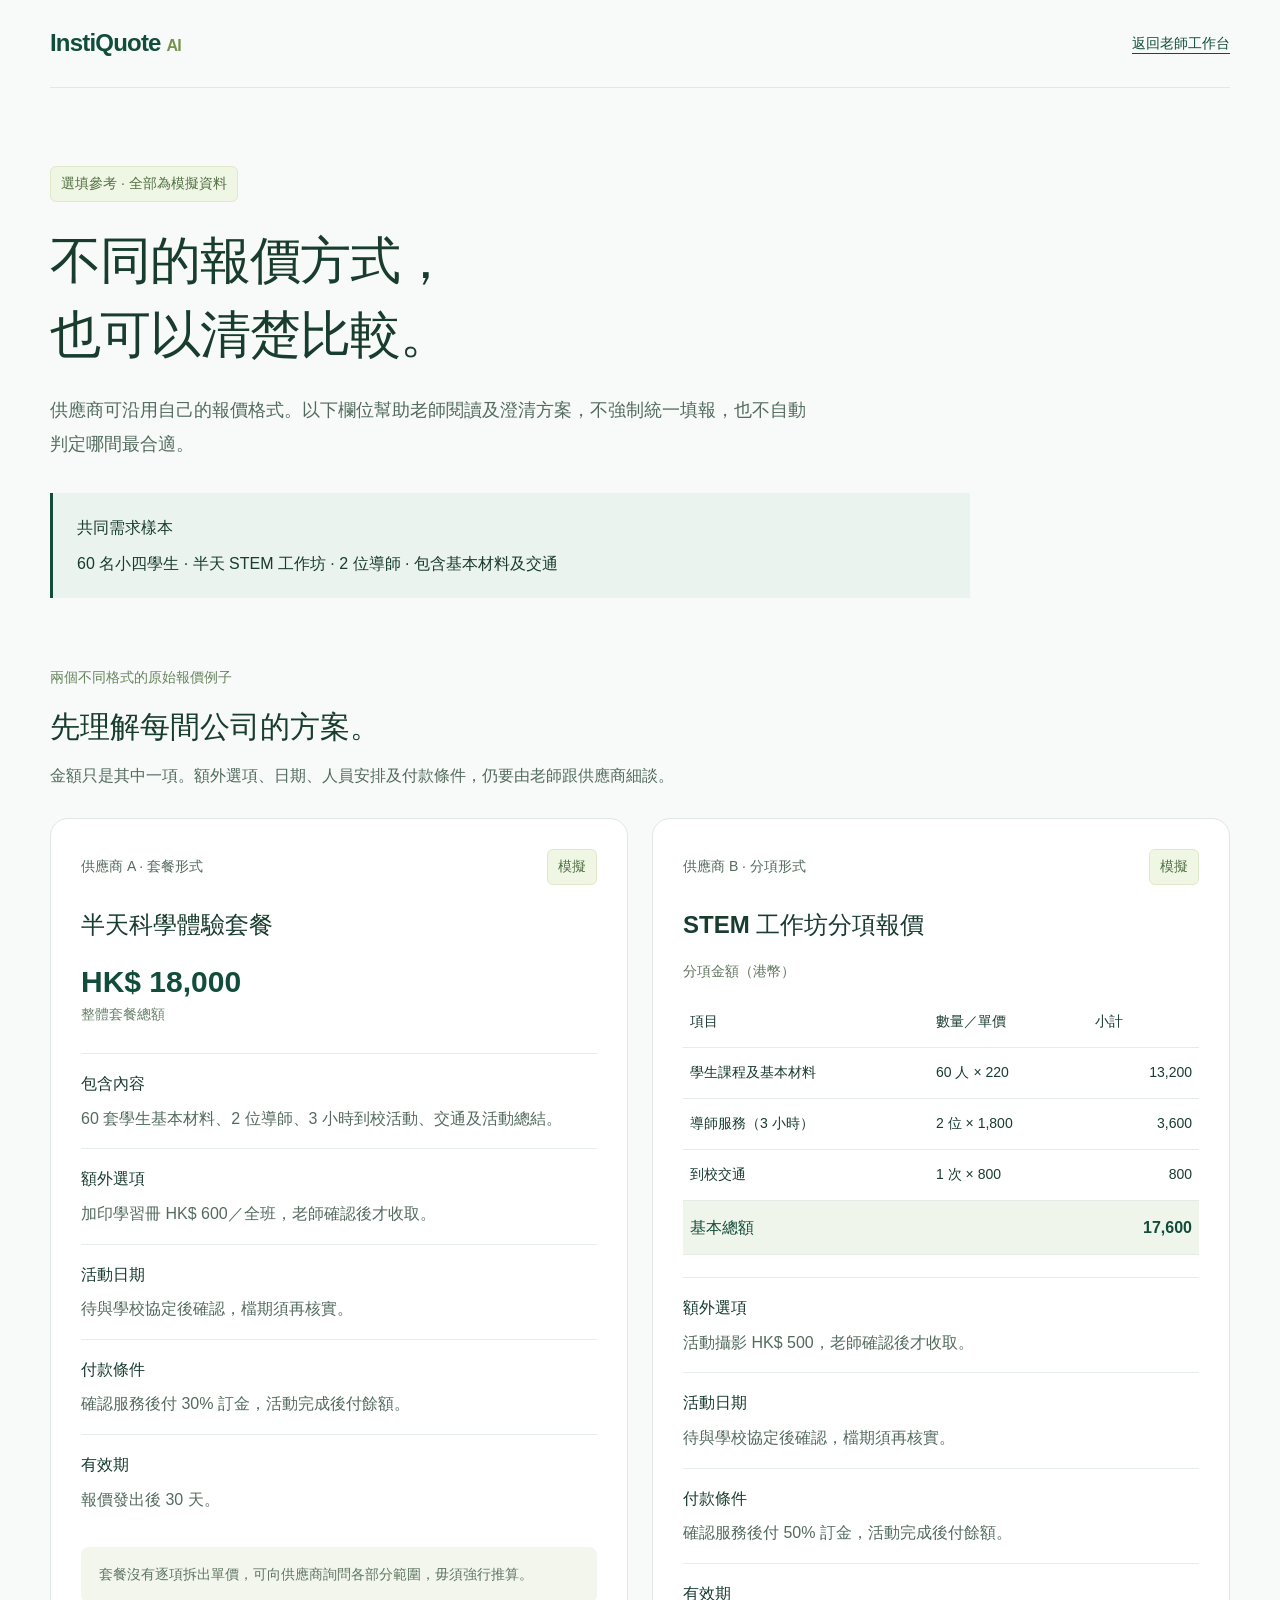
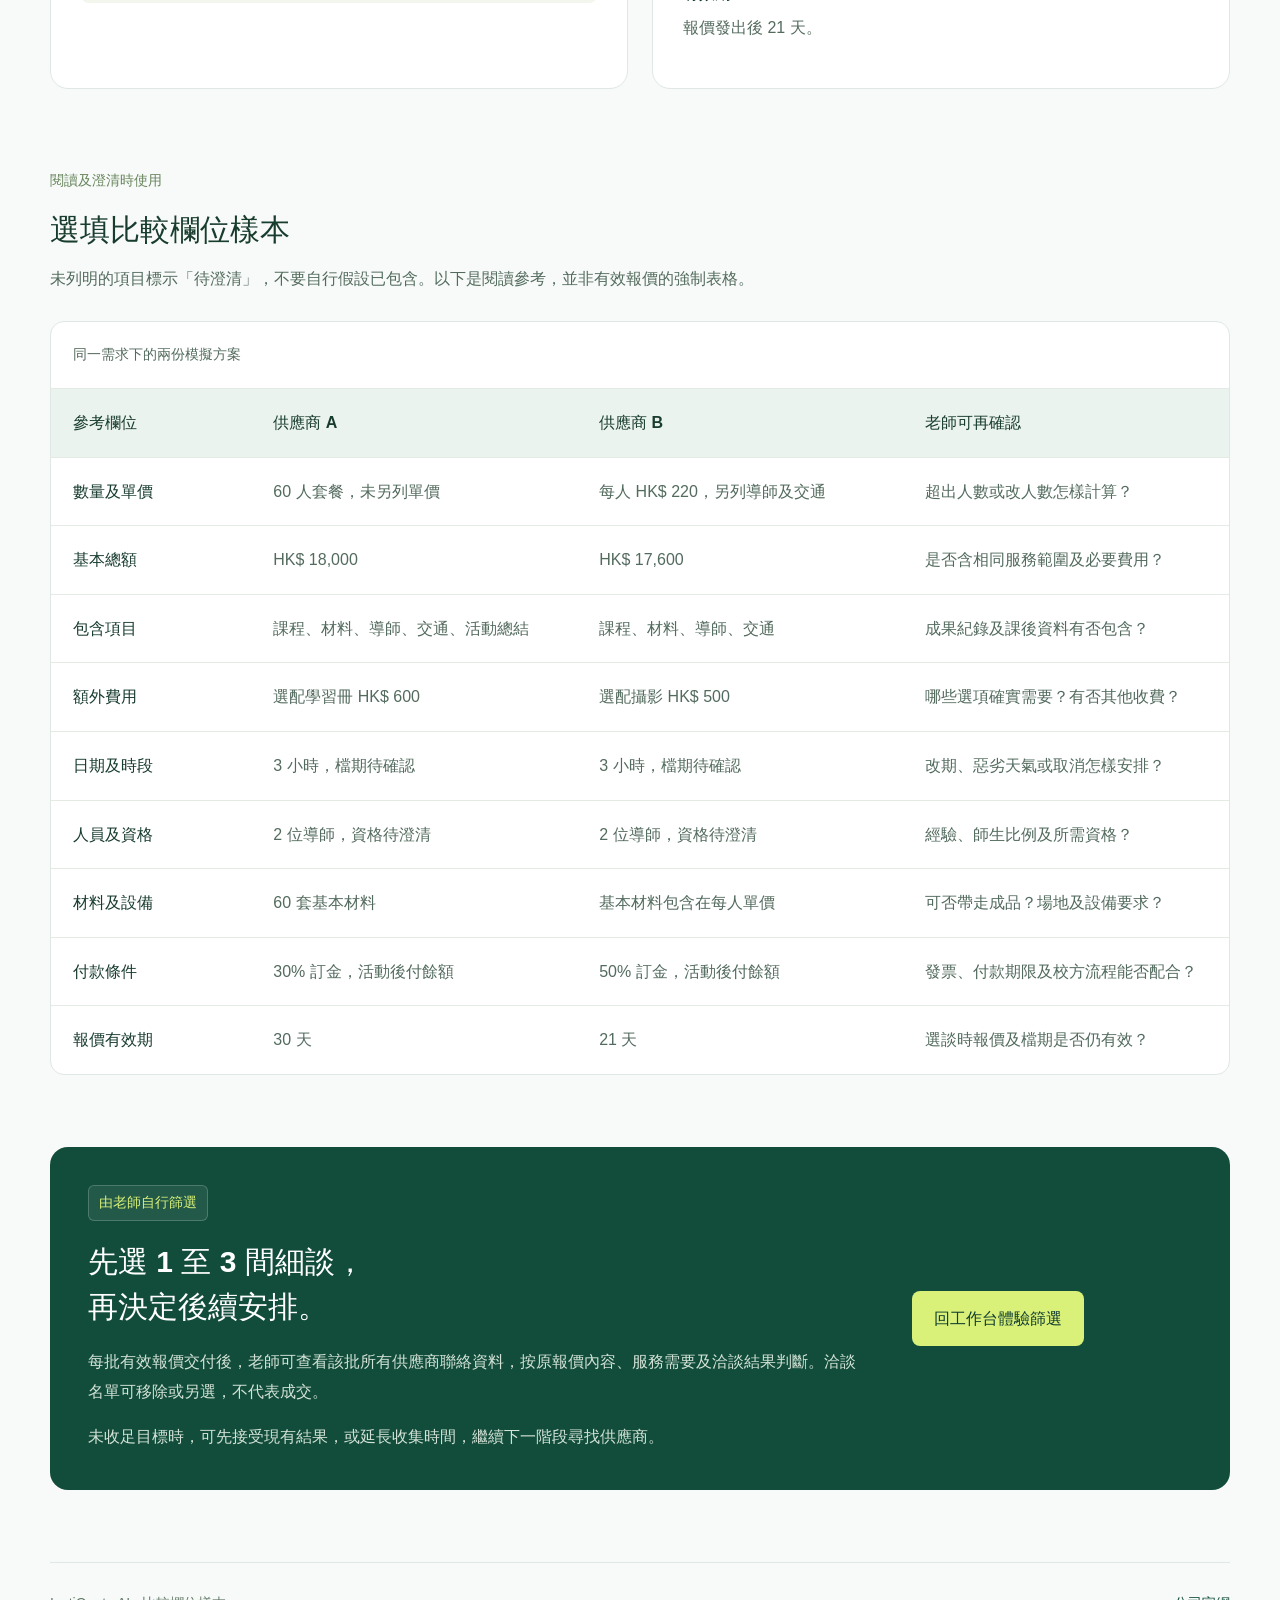
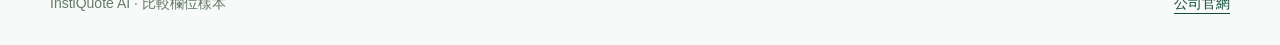
==== docs/quote-sample.html @ 1d6d0682 "Support staged valid quotation delivery, requirement revisions and supplier discussion shortlists" ====
<!doctype html>
<html lang="zh-Hant-HK">
<head>
  <meta charset="UTF-8">
  <meta name="viewport" content="width=device-width, initial-scale=1.0">
  <meta name="theme-color" content="#124d3b">
  <meta name="description" content="InstiQuote AI 報價比較欄位樣本：保留各公司的報價方式，以選填參考欄位協助老師自行篩選。">
  <title>報價比較欄位樣本 · InstiQuote AI</title>
  <link rel="stylesheet" href="./quote-sample.css?v=5">
</head>
<body>
  <header class="sample-header"><a class="sample-brand" href="./index.html">InstiQuote <span>AI</span></a><a href="./workspace.html?role=teacher">返回老師工作台</a></header>
  <main>
    <section class="sample-hero">
      <span class="sample-tag">選填參考 · 全部為模擬資料</span>
      <h1>不同的報價方式，<br>也可以清楚比較。</h1>
      <p>供應商可沿用自己的報價格式。以下欄位幫助老師閱讀及澄清方案，<strong>不強制統一填報，也不自動判定哪間最合適。</strong></p>
      <div class="scenario"><strong>共同需求樣本</strong><span>60 名小四學生 · 半天 STEM 工作坊 · 2 位導師 · 包含基本材料及交通</span></div>
    </section>
    <section aria-labelledby="examples-title">
      <div class="section-heading"><span>兩個不同格式的原始報價例子</span><h2 id="examples-title">先理解每間公司的方案。</h2><p>金額只是其中一項。額外選項、日期、人員安排及付款條件，仍要由老師跟供應商細談。</p></div>
      <div class="example-grid">
        <article class="example-card"><div class="card-top"><span>供應商 A · 套餐形式</span><span class="sample-tag">模擬</span></div><h3>半天科學體驗套餐</h3><p class="price">HK$ 18,000 <small>整體套餐總額</small></p><dl><div><dt>包含內容</dt><dd>60 套學生基本材料、2 位導師、3 小時到校活動、交通及活動總結。</dd></div><div><dt>額外選項</dt><dd>加印學習冊 HK$ 600／全班，老師確認後才收取。</dd></div><div><dt>活動日期</dt><dd>待與學校協定後確認，檔期須再核實。</dd></div><div><dt>付款條件</dt><dd>確認服務後付 30% 訂金，活動完成後付餘額。</dd></div><div><dt>有效期</dt><dd>報價發出後 30 天。</dd></div></dl><p class="example-note">套餐沒有逐項拆出單價，可向供應商詢問各部分範圍，毋須強行推算。</p></article>
        <article class="example-card"><div class="card-top"><span>供應商 B · 分項形式</span><span class="sample-tag">模擬</span></div><h3>STEM 工作坊分項報價</h3><table class="item-table"><caption>分項金額（港幣）</caption><thead><tr><th>項目</th><th>數量／單價</th><th>小計</th></tr></thead><tbody><tr><td>學生課程及基本材料</td><td>60 人 × 220</td><td>13,200</td></tr><tr><td>導師服務（3 小時）</td><td>2 位 × 1,800</td><td>3,600</td></tr><tr><td>到校交通</td><td>1 次 × 800</td><td>800</td></tr></tbody><tfoot><tr><th colspan="2">基本總額</th><td>17,600</td></tr></tfoot></table><dl><div><dt>額外選項</dt><dd>活動攝影 HK$ 500，老師確認後才收取。</dd></div><div><dt>活動日期</dt><dd>待與學校協定後確認，檔期須再核實。</dd></div><div><dt>付款條件</dt><dd>確認服務後付 50% 訂金，活動完成後付餘額。</dd></div><div><dt>有效期</dt><dd>報價發出後 21 天。</dd></div></dl></article>
      </div>
    </section>
    <section class="comparison-section" aria-labelledby="fields-title"><div class="section-heading"><span>閱讀及澄清時使用</span><h2 id="fields-title">選填比較欄位樣本</h2><p>未列明的項目標示「待澄清」，不要自行假設已包含。以下是閱讀參考，並非有效報價的強制表格。</p></div><div class="table-scroll" role="region" aria-label="可橫向捲動的比較欄位表" tabindex="0"><table class="comparison-table"><caption>同一需求下的兩份模擬方案</caption><thead><tr><th>參考欄位</th><th>供應商 A</th><th>供應商 B</th><th>老師可再確認</th></tr></thead><tbody><tr><th>數量及單價</th><td>60 人套餐，未另列單價</td><td>每人 HK$ 220，另列導師及交通</td><td>超出人數或改人數怎樣計算？</td></tr><tr><th>基本總額</th><td>HK$ 18,000</td><td>HK$ 17,600</td><td>是否含相同服務範圍及必要費用？</td></tr><tr><th>包含項目</th><td>課程、材料、導師、交通、活動總結</td><td>課程、材料、導師、交通</td><td>成果紀錄及課後資料有否包含？</td></tr><tr><th>額外費用</th><td>選配學習冊 HK$ 600</td><td>選配攝影 HK$ 500</td><td>哪些選項確實需要？有否其他收費？</td></tr><tr><th>日期及時段</th><td>3 小時，檔期待確認</td><td>3 小時，檔期待確認</td><td>改期、惡劣天氣或取消怎樣安排？</td></tr><tr><th>人員及資格</th><td>2 位導師，資格待澄清</td><td>2 位導師，資格待澄清</td><td>經驗、師生比例及所需資格？</td></tr><tr><th>材料及設備</th><td>60 套基本材料</td><td>基本材料包含在每人單價</td><td>可否帶走成品？場地及設備要求？</td></tr><tr><th>付款條件</th><td>30% 訂金，活動後付餘額</td><td>50% 訂金，活動後付餘額</td><td>發票、付款期限及校方流程能否配合？</td></tr><tr><th>報價有效期</th><td>30 天</td><td>21 天</td><td>選談時報價及檔期是否仍有效？</td></tr></tbody></table></div></section>
    <section class="teacher-choice" aria-labelledby="choice-title"><div><span class="sample-tag">由老師自行篩選</span><h2 id="choice-title">先選 1 至 3 間細談，<br>再決定後續安排。</h2><p>每批有效報價交付後，老師可查看該批所有供應商聯絡資料，按原報價內容、服務需要及洽談結果判斷。洽談名單可移除或另選，不代表成交。</p><p>未收足目標時，可先接受現有結果，或延長收集時間，繼續下一階段尋找供應商。</p></div><a class="sample-button" href="./workspace.html?role=teacher">回工作台體驗篩選</a></section>
  </main>
  <footer><span>InstiQuote AI · 比較欄位樣本</span><a href="./index.html">公司官網</a></footer>
</body>
</html>
---- docs/quote-sample.css ----
:root{font-family:"Segoe UI","PingFang TC","Microsoft JhengHei",sans-serif;color:#183c2e;background:#f7faf8;font-synthesis:none;font-size:16px}*{box-sizing:border-box}body{margin:0;line-height:1.85}a{color:#124d3b;text-decoration-thickness:1px;text-underline-offset:5px}a:focus-visible,[tabindex]:focus-visible{outline:3px solid #90b761;outline-offset:5px}h1,h2,h3,p{margin-top:0}.sample-header,main,footer{width:min(1180px,calc(100% - 64px));margin:auto}.sample-header{display:flex;align-items:center;justify-content:space-between;gap:20px;min-height:88px;border-bottom:1px solid #dfe8e2}.sample-brand{font-weight:750;font-size:24px;text-decoration:none;letter-spacing:-.8px}.sample-brand span{font-size:16px;color:#73934e}.sample-header>a:last-child{font-size:14px}.sample-hero{padding:78px 0 64px;max-width:920px}.sample-tag{display:inline-block;color:#527146;background:#eff6e4;border:1px solid #dfe9c9;border-radius:6px;padding:4px 10px;font-size:14px}.sample-hero h1{font-size:clamp(34px,4vw,52px);line-height:1.45;letter-spacing:-1px;margin:22px 0}.sample-hero p{max-width:770px;color:#536b5e;font-size:18px}.scenario{display:grid;gap:6px;background:#eaf3ed;border-left:3px solid #124d3b;padding:20px 24px;margin-top:32px;font-size:16px}.section-heading{margin-bottom:28px}.section-heading>span{font-size:14px;color:#68855d}.section-heading h2{font-size:30px;line-height:1.5;margin:12px 0}.section-heading p{color:#536b5e;margin:0;max-width:820px}.example-grid{display:grid;grid-template-columns:repeat(2,minmax(0,1fr));gap:24px}.example-card{border:1px solid #dfe8e2;border-radius:18px;background:#fff;padding:30px}.card-top{display:flex;align-items:center;justify-content:space-between;gap:15px;font-size:14px;color:#536b5e;margin-bottom:22px}.example-card h3{font-size:24px;line-height:1.5;margin-bottom:16px}.price{font-size:30px;font-weight:700;color:#124d3b;line-height:1.5;margin-bottom:28px}.price small{display:block;font-size:14px;color:#68806b;font-weight:400}dl{margin:22px 0 0}dl>div{border-top:1px solid #e6ece7;padding:15px 0}dt{font-weight:650;font-size:16px;margin-bottom:5px}dd{margin:0;color:#536b5e;font-size:16px}.example-note{font-size:14px;color:#607661;background:#f2f6ed;border-radius:8px;padding:15px 18px;margin-top:18px;margin-bottom:0}table{width:100%;border-collapse:collapse;text-align:left}caption{text-align:left;font-size:14px;color:#607661;padding-bottom:12px}.item-table{font-size:14px}.item-table th,.item-table td{padding:12px 7px;border-bottom:1px solid #e5ece6;vertical-align:top}.item-table th{font-weight:650}.item-table td:last-child{text-align:right;white-space:nowrap}.item-table tfoot{color:#124d3b;background:#eff5eb;font-size:16px;font-weight:700}.comparison-section{margin-top:76px}.table-scroll{overflow-x:auto;border:1px solid #dfe8e2;border-radius:14px;background:#fff}.comparison-table{min-width:760px;font-size:16px}.comparison-table caption{padding:20px 22px;color:#536b5e}.comparison-table th,.comparison-table td{padding:19px 22px;border-top:1px solid #e4ebe5;vertical-align:top}.comparison-table thead{background:#eaf3ed}.comparison-table tbody th{width:17%;font-weight:650}.comparison-table td{width:27.66%;color:#536b5e}.teacher-choice{margin:72px 0;padding:38px;background:#124d3b;border-radius:18px;color:white;display:flex;align-items:center;gap:44px}.teacher-choice h2{font-size:30px;line-height:1.5;margin:18px 0}.teacher-choice p{color:#d3e2d7;max-width:780px}.teacher-choice p:last-child{margin-bottom:0}.teacher-choice .sample-tag{background:#ffffff12;color:#d9f079;border-color:#ffffff33}.sample-button{display:inline-flex;align-items:center;justify-content:center;min-height:50px;background:#d9f079;color:#103d30;padding:13px 22px;font-size:16px;font-weight:650;border-radius:8px;text-decoration:none;white-space:nowrap}footer{padding:28px 0;border-top:1px solid #dfe8e2;display:flex;justify-content:space-between;gap:20px;font-size:14px;color:#637a69}@media(max-width:760px){.sample-header,main,footer{width:calc(100% - 36px)}.sample-header{min-height:74px}.sample-brand{font-size:21px}.sample-header>a:last-child{font-size:14px}.sample-hero{padding:45px 0}.sample-hero p{font-size:16px}.sample-hero h1{font-size:34px}.scenario{padding:18px}.example-grid{grid-template-columns:1fr}.example-card{padding:23px}.section-heading h2{font-size:26px}.comparison-section{margin-top:48px}.teacher-choice{margin:48px 0;padding:27px 23px;display:block}.teacher-choice h2{font-size:26px}.sample-button{margin-top:24px;white-space:normal}.card-top{flex-wrap:wrap}footer{flex-wrap:wrap}.item-table th,.item-table td{padding:10px 4px}}@media(prefers-reduced-motion:reduce){html{scroll-behavior:auto}}
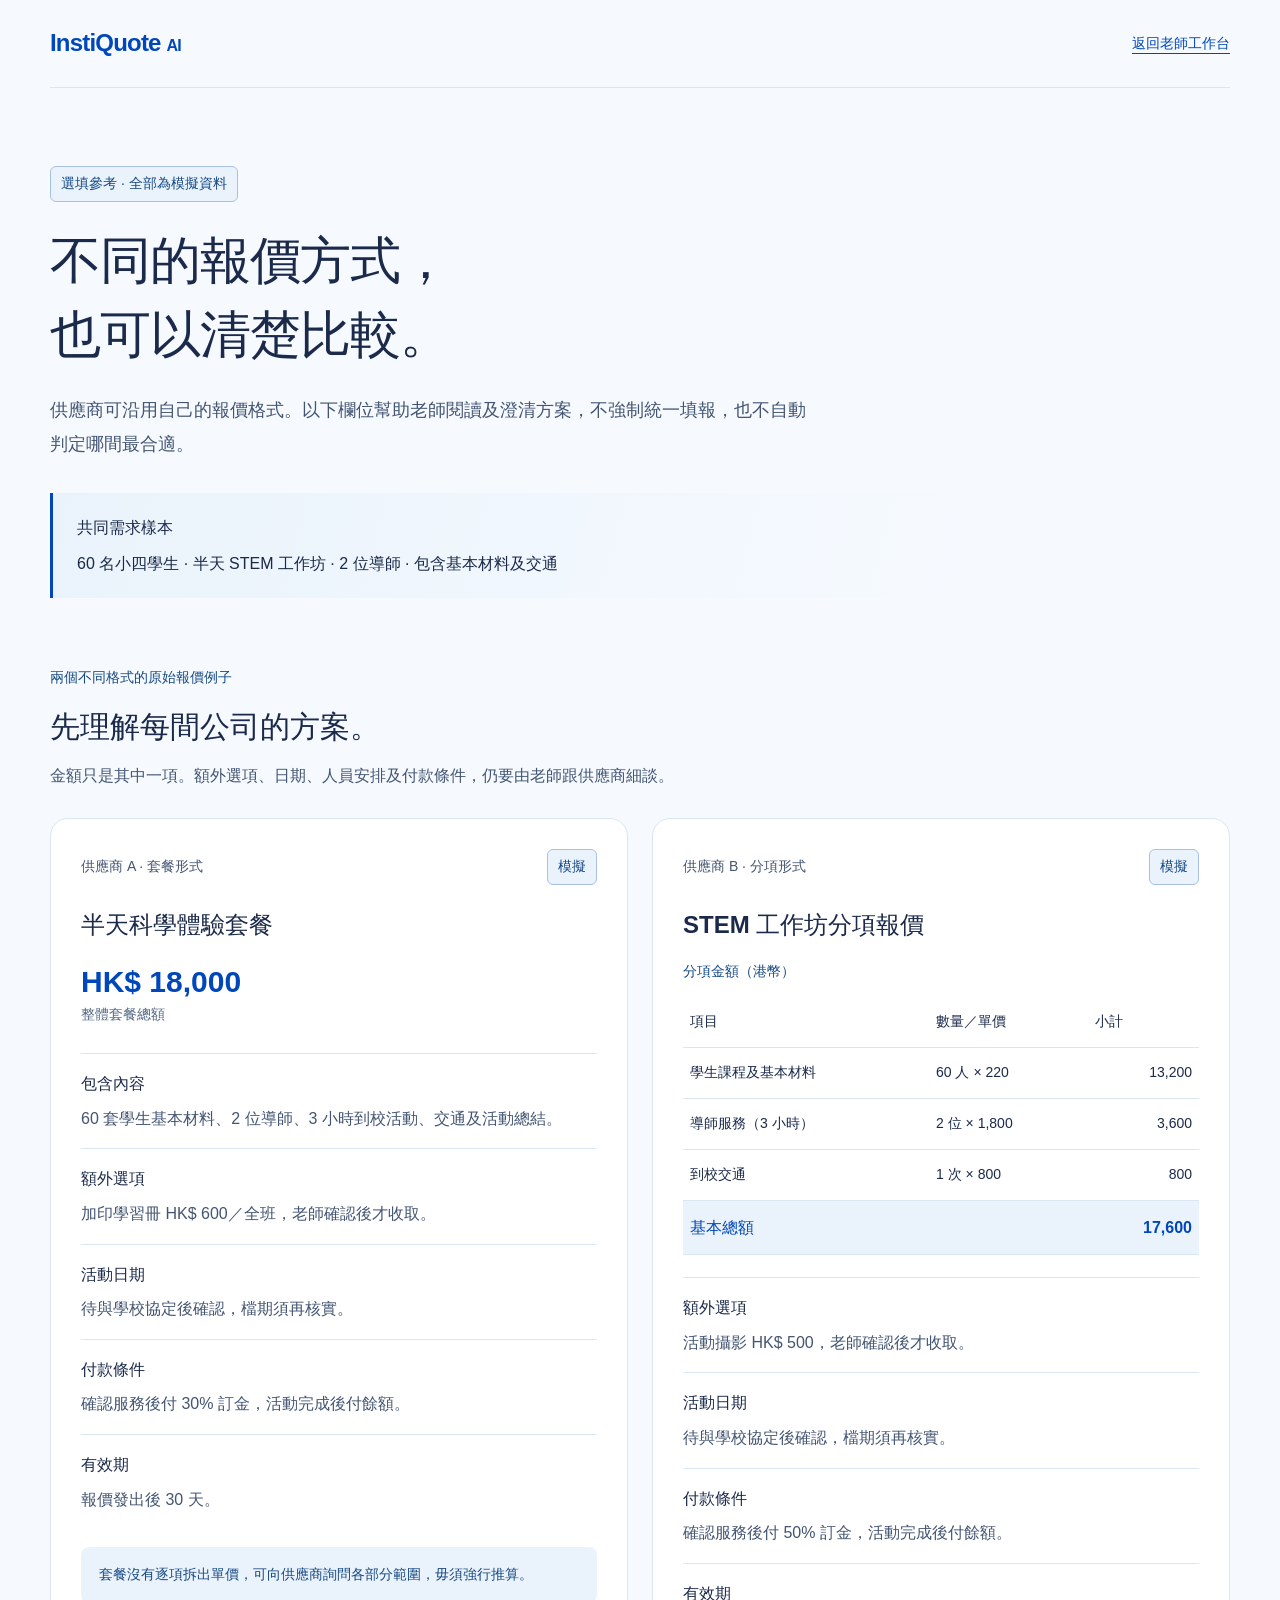
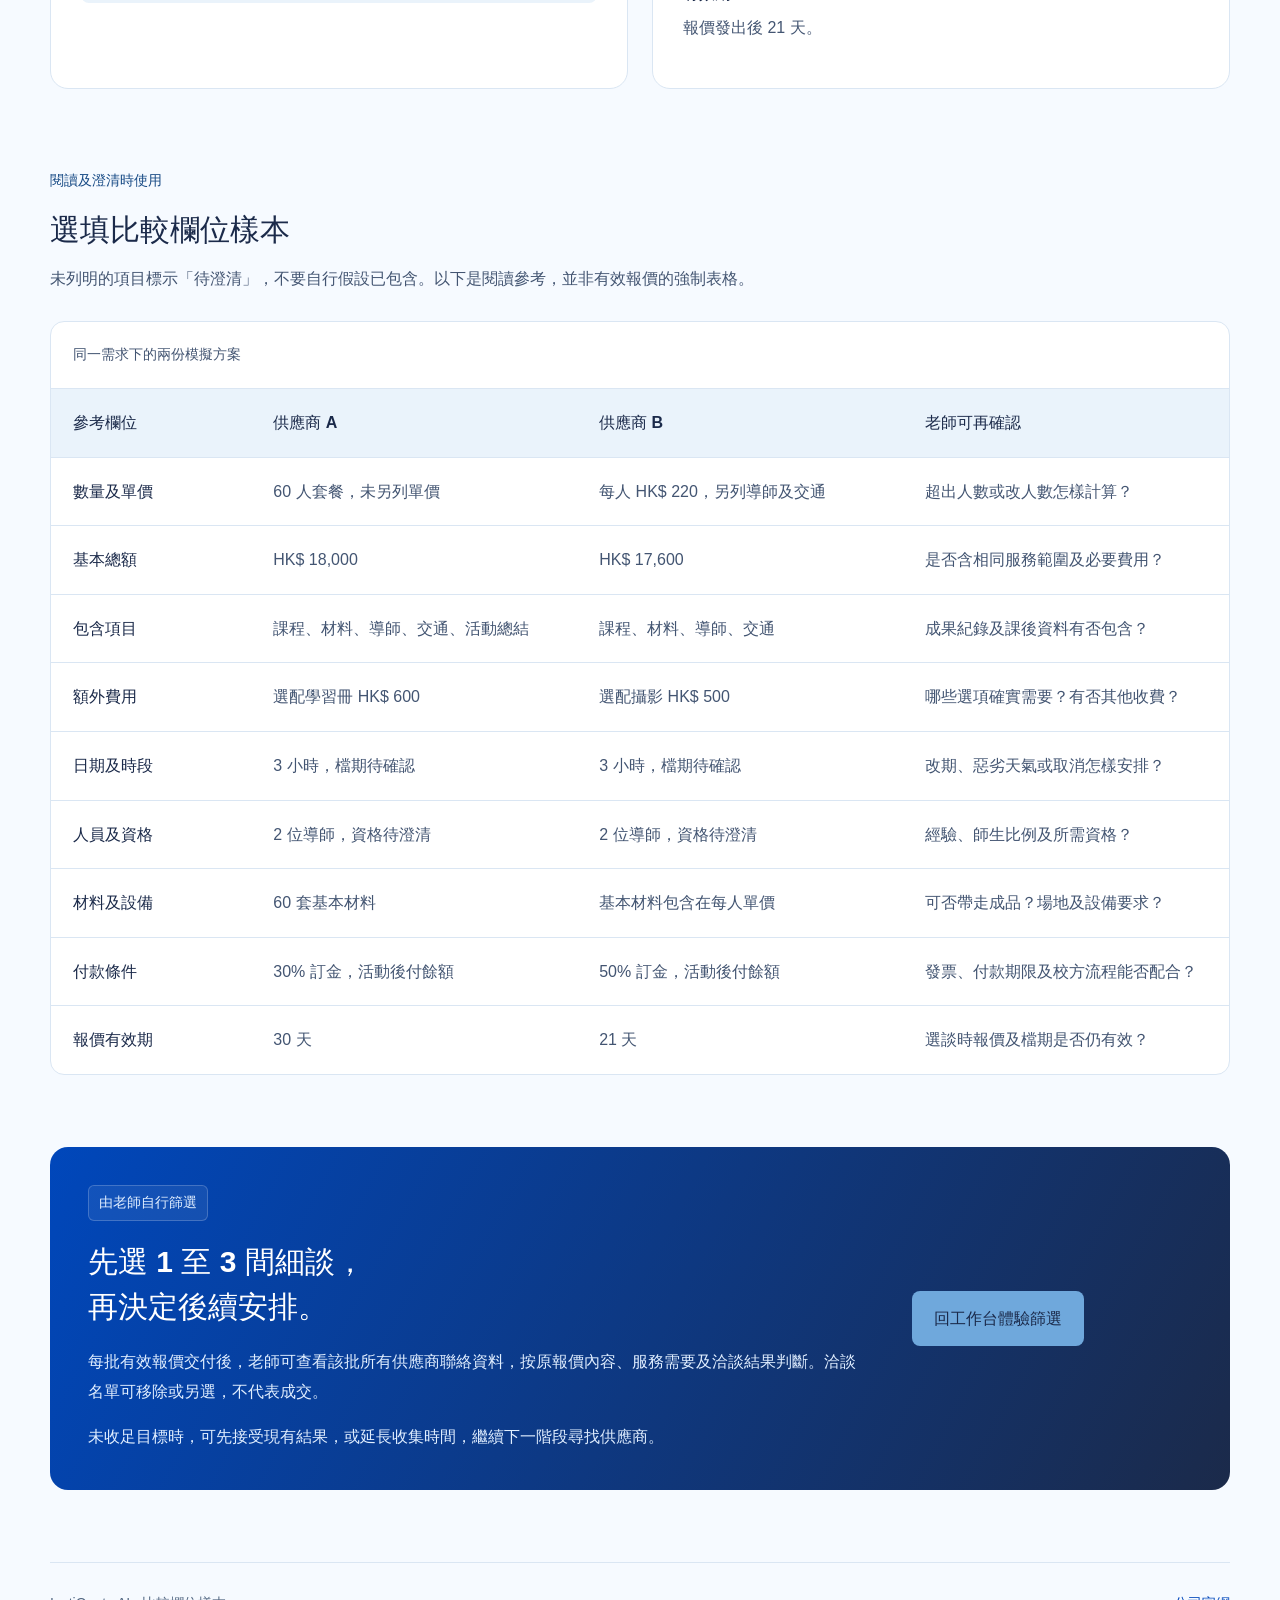
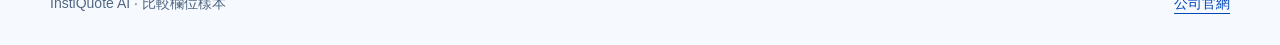
==== commit 10d14a9f: "Apply Pantone-inspired blue palette across InstiQuote" ====
--- a/docs/quote-sample.html
+++ b/docs/quote-sample.html
@@ -3,10 +3,10 @@
 <head>
   <meta charset="UTF-8">
   <meta name="viewport" content="width=device-width, initial-scale=1.0">
-  <meta name="theme-color" content="#124d3b">
+  <meta name="theme-color" content="#0047BB">
   <meta name="description" content="InstiQuote AI 報價比較欄位樣本：保留各公司的報價方式，以選填參考欄位協助老師自行篩選。">
   <title>報價比較欄位樣本 · InstiQuote AI</title>
-  <link rel="stylesheet" href="./quote-sample.css?v=5">
+  <link rel="stylesheet" href="./quote-sample.css?v=6">
 </head>
 <body>
   <header class="sample-header"><a class="sample-brand" href="./index.html">InstiQuote <span>AI</span></a><a href="./workspace.html?role=teacher">返回老師工作台</a></header>
--- a/docs/quote-sample.css
+++ b/docs/quote-sample.css
@@ -1 +1,16 @@
-:root{font-family:"Segoe UI","PingFang TC","Microsoft JhengHei",sans-serif;color:#183c2e;background:#f7faf8;font-synthesis:none;font-size:16px}*{box-sizing:border-box}body{margin:0;line-height:1.85}a{color:#124d3b;text-decoration-thickness:1px;text-underline-offset:5px}a:focus-visible,[tabindex]:focus-visible{outline:3px solid #90b761;outline-offset:5px}h1,h2,h3,p{margin-top:0}.sample-header,main,footer{width:min(1180px,calc(100% - 64px));margin:auto}.sample-header{display:flex;align-items:center;justify-content:space-between;gap:20px;min-height:88px;border-bottom:1px solid #dfe8e2}.sample-brand{font-weight:750;font-size:24px;text-decoration:none;letter-spacing:-.8px}.sample-brand span{font-size:16px;color:#73934e}.sample-header>a:last-child{font-size:14px}.sample-hero{padding:78px 0 64px;max-width:920px}.sample-tag{display:inline-block;color:#527146;background:#eff6e4;border:1px solid #dfe9c9;border-radius:6px;padding:4px 10px;font-size:14px}.sample-hero h1{font-size:clamp(34px,4vw,52px);line-height:1.45;letter-spacing:-1px;margin:22px 0}.sample-hero p{max-width:770px;color:#536b5e;font-size:18px}.scenario{display:grid;gap:6px;background:#eaf3ed;border-left:3px solid #124d3b;padding:20px 24px;margin-top:32px;font-size:16px}.section-heading{margin-bottom:28px}.section-heading>span{font-size:14px;color:#68855d}.section-heading h2{font-size:30px;line-height:1.5;margin:12px 0}.section-heading p{color:#536b5e;margin:0;max-width:820px}.example-grid{display:grid;grid-template-columns:repeat(2,minmax(0,1fr));gap:24px}.example-card{border:1px solid #dfe8e2;border-radius:18px;background:#fff;padding:30px}.card-top{display:flex;align-items:center;justify-content:space-between;gap:15px;font-size:14px;color:#536b5e;margin-bottom:22px}.example-card h3{font-size:24px;line-height:1.5;margin-bottom:16px}.price{font-size:30px;font-weight:700;color:#124d3b;line-height:1.5;margin-bottom:28px}.price small{display:block;font-size:14px;color:#68806b;font-weight:400}dl{margin:22px 0 0}dl>div{border-top:1px solid #e6ece7;padding:15px 0}dt{font-weight:650;font-size:16px;margin-bottom:5px}dd{margin:0;color:#536b5e;font-size:16px}.example-note{font-size:14px;color:#607661;background:#f2f6ed;border-radius:8px;padding:15px 18px;margin-top:18px;margin-bottom:0}table{width:100%;border-collapse:collapse;text-align:left}caption{text-align:left;font-size:14px;color:#607661;padding-bottom:12px}.item-table{font-size:14px}.item-table th,.item-table td{padding:12px 7px;border-bottom:1px solid #e5ece6;vertical-align:top}.item-table th{font-weight:650}.item-table td:last-child{text-align:right;white-space:nowrap}.item-table tfoot{color:#124d3b;background:#eff5eb;font-size:16px;font-weight:700}.comparison-section{margin-top:76px}.table-scroll{overflow-x:auto;border:1px solid #dfe8e2;border-radius:14px;background:#fff}.comparison-table{min-width:760px;font-size:16px}.comparison-table caption{padding:20px 22px;color:#536b5e}.comparison-table th,.comparison-table td{padding:19px 22px;border-top:1px solid #e4ebe5;vertical-align:top}.comparison-table thead{background:#eaf3ed}.comparison-table tbody th{width:17%;font-weight:650}.comparison-table td{width:27.66%;color:#536b5e}.teacher-choice{margin:72px 0;padding:38px;background:#124d3b;border-radius:18px;color:white;display:flex;align-items:center;gap:44px}.teacher-choice h2{font-size:30px;line-height:1.5;margin:18px 0}.teacher-choice p{color:#d3e2d7;max-width:780px}.teacher-choice p:last-child{margin-bottom:0}.teacher-choice .sample-tag{background:#ffffff12;color:#d9f079;border-color:#ffffff33}.sample-button{display:inline-flex;align-items:center;justify-content:center;min-height:50px;background:#d9f079;color:#103d30;padding:13px 22px;font-size:16px;font-weight:650;border-radius:8px;text-decoration:none;white-space:nowrap}footer{padding:28px 0;border-top:1px solid #dfe8e2;display:flex;justify-content:space-between;gap:20px;font-size:14px;color:#637a69}@media(max-width:760px){.sample-header,main,footer{width:calc(100% - 36px)}.sample-header{min-height:74px}.sample-brand{font-size:21px}.sample-header>a:last-child{font-size:14px}.sample-hero{padding:45px 0}.sample-hero p{font-size:16px}.sample-hero h1{font-size:34px}.scenario{padding:18px}.example-grid{grid-template-columns:1fr}.example-card{padding:23px}.section-heading h2{font-size:26px}.comparison-section{margin-top:48px}.teacher-choice{margin:48px 0;padding:27px 23px;display:block}.teacher-choice h2{font-size:26px}.sample-button{margin-top:24px;white-space:normal}.card-top{flex-wrap:wrap}footer{flex-wrap:wrap}.item-table th,.item-table td{padding:10px 4px}}@media(prefers-reduced-motion:reduce){html{scroll-behavior:auto}}
+:root {
+  --primary: #0047BB;
+  --blue-light: #6FA8DC;
+  --blue-label: #174A85;
+  --blue-tint: #EAF3FB;
+  --blue-border-strong: #A7C0E3;
+  --ink: #1B2A4A;
+  --body: #435572;
+  --muted: #526782;
+  --line: #DAE6F3;
+  --canvas: #F6FAFF;
+  --focus-ring: var(--primary);
+  font-family:"Segoe UI","PingFang TC","Microsoft JhengHei",sans-serif;color:var(--ink);background:var(--canvas);font-synthesis:none;font-size:16px
+}
+
+*{box-sizing:border-box}body{margin:0;line-height:1.85}a{color:var(--primary);text-decoration-thickness:1px;text-underline-offset:5px}a:focus-visible,[tabindex]:focus-visible{outline:3px solid var(--focus-ring);outline-offset:5px}h1,h2,h3,p{margin-top:0}.sample-header,main,footer{width:min(1180px,calc(100% - 64px));margin:auto}.sample-header{display:flex;align-items:center;justify-content:space-between;gap:20px;min-height:88px;border-bottom:1px solid var(--line)}.sample-brand{font-weight:750;font-size:24px;text-decoration:none;letter-spacing:-.8px}.sample-brand span{font-size:16px;color:var(--primary)}.sample-header>a:last-child{font-size:14px}.sample-hero{padding:78px 0 64px;max-width:920px}.sample-tag{display:inline-block;color:var(--blue-label);background:var(--blue-tint);border:1px solid var(--blue-border-strong);border-radius:6px;padding:4px 10px;font-size:14px}.sample-hero h1{font-size:clamp(34px,4vw,52px);line-height:1.45;letter-spacing:-1px;margin:22px 0}.sample-hero p{max-width:770px;color:var(--body);font-size:18px}.scenario{display:grid;gap:6px;background:linear-gradient(105deg,var(--blue-tint),var(--canvas));border-left:3px solid var(--primary);padding:20px 24px;margin-top:32px;font-size:16px}.section-heading{margin-bottom:28px}.section-heading>span{font-size:14px;color:var(--blue-label)}.section-heading h2{font-size:30px;line-height:1.5;margin:12px 0}.section-heading p{color:var(--body);margin:0;max-width:820px}.example-grid{display:grid;grid-template-columns:repeat(2,minmax(0,1fr));gap:24px}.example-card{border:1px solid var(--line);border-radius:18px;background:#fff;padding:30px}.card-top{display:flex;align-items:center;justify-content:space-between;gap:15px;font-size:14px;color:var(--body);margin-bottom:22px}.example-card h3{font-size:24px;line-height:1.5;margin-bottom:16px}.price{font-size:30px;font-weight:700;color:var(--primary);line-height:1.5;margin-bottom:28px}.price small{display:block;font-size:14px;color:var(--muted);font-weight:400}dl{margin:22px 0 0}dl>div{border-top:1px solid var(--line);padding:15px 0}dt{font-weight:650;font-size:16px;margin-bottom:5px}dd{margin:0;color:var(--body);font-size:16px}.example-note{font-size:14px;color:var(--blue-label);background:var(--blue-tint);border-radius:8px;padding:15px 18px;margin-top:18px;margin-bottom:0}table{width:100%;border-collapse:collapse;text-align:left}caption{text-align:left;font-size:14px;color:var(--blue-label);padding-bottom:12px}.item-table{font-size:14px}.item-table th,.item-table td{padding:12px 7px;border-bottom:1px solid var(--line);vertical-align:top}.item-table th{font-weight:650}.item-table td:last-child{text-align:right;white-space:nowrap}.item-table tfoot{color:var(--primary);background:var(--blue-tint);font-size:16px;font-weight:700}.comparison-section{margin-top:76px}.table-scroll{overflow-x:auto;border:1px solid var(--line);border-radius:14px;background:#fff}.comparison-table{min-width:760px;font-size:16px}.comparison-table caption{padding:20px 22px;color:var(--body)}.comparison-table th,.comparison-table td{padding:19px 22px;border-top:1px solid var(--line);vertical-align:top}.comparison-table thead{background:var(--blue-tint)}.comparison-table tbody th{width:17%;font-weight:650}.comparison-table td{width:27.66%;color:var(--body)}.teacher-choice{margin:72px 0;padding:38px;background:linear-gradient(118deg,var(--primary),var(--ink));border-radius:18px;color:white;display:flex;align-items:center;gap:44px}.teacher-choice h2{font-size:30px;line-height:1.5;margin:18px 0}.teacher-choice p{color:#E0EEFF;max-width:780px}.teacher-choice p:last-child{margin-bottom:0}.teacher-choice .sample-tag{background:#ffffff12;color:#E0EEFF;border-color:#ffffff33}.teacher-choice :focus-visible{outline-color:white}.sample-button{display:inline-flex;align-items:center;justify-content:center;min-height:50px;background:var(--blue-light);color:var(--ink);padding:13px 22px;font-size:16px;font-weight:650;border-radius:8px;text-decoration:none;white-space:nowrap}footer{padding:28px 0;border-top:1px solid var(--line);display:flex;justify-content:space-between;gap:20px;font-size:14px;color:var(--muted)}@media(max-width:760px){.sample-header,main,footer{width:calc(100% - 36px)}.sample-header{min-height:74px}.sample-brand{font-size:21px}.sample-header>a:last-child{font-size:14px}.sample-hero{padding:45px 0}.sample-hero p{font-size:16px}.sample-hero h1{font-size:34px}.scenario{padding:18px}.example-grid{grid-template-columns:1fr}.example-card{padding:23px}.section-heading h2{font-size:26px}.comparison-section{margin-top:48px}.teacher-choice{margin:48px 0;padding:27px 23px;display:block}.teacher-choice h2{font-size:26px}.sample-button{margin-top:24px;white-space:normal}.card-top{flex-wrap:wrap}footer{flex-wrap:wrap}.item-table th,.item-table td{padding:10px 4px}}@media(prefers-reduced-motion:reduce){html{scroll-behavior:auto}}
